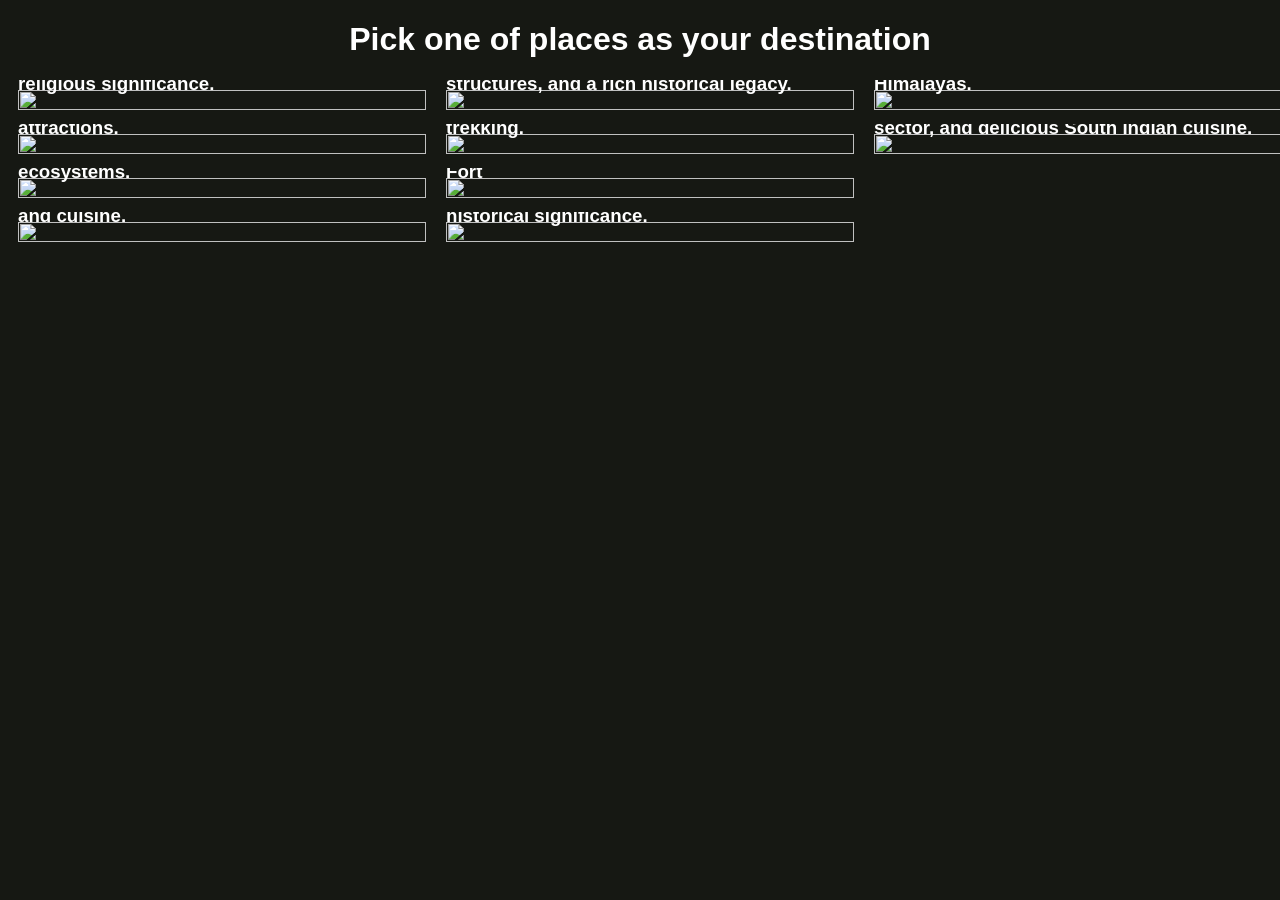
==== tour2.html @ d95a495c "first commit" ====
<!DOCTYPE html>
<html lang="en">
<head>
    <meta charset="UTF-8">
    <meta name="viewport" content="width=device-width, initial-scale=1.0">
    <title>Your destination ahead</title>
    <link rel="stylesheet" href="tours2.css">    
</head>
<body>
    <h1> Pick one of places as your destination </h1>
    <a href="file:///C:/Users/lenovo/Documents/htm/tour3.html">
        <div class="book">
            <div class="books">
                <img src="c:\Users\lenovo\Documents\img\chhota-imambara.jpg"class="book-img" alt="" >
                <h3>Chhota Imambara is a historic monument in Lucknow, India, built in the 19th century, known for its beautiful architecture and religious significance.</h3>
            </div>
            <div class="books">
                <img src="c:\Users\lenovo\Documents\img\Ajmer.avif"class="book-img" alt="" >
                <h3>Ajmer, Rajasthan, is culturally rich with Taragarh Fort, Ana Sagar Lake, Mayo College, and annual Pushkar Camel Fair as notable attractions.</h3>
            </div>
            <div class="books">
                <img src="c:\Users\lenovo\Documents\img\Mawsynram.cms"class="book-img" alt="" >
                <h3>Mawsynram, a village in northeastern India, is known as the wettest place on Earth, receiving an annual rainfall of approximately 467 inches, creating lush green landscapes and unique ecosystems.</h3>
            </div>
            <div class="books">    
                <img src="c:\Users\lenovo\Documents\img\golden temple.webp"class="book-img" alt="" >
                <h3>Amritsar, in India's Punjab state, is renowned for its cultural and spiritual significance. The city is home to the Golden Temple, a Sikh pilgrimage site, and boasts vibrant traditions and cuisine.</h3>
            </div>
            <div class="books">
                <img src="c:\Users\lenovo\Documents\img\Hampi.webp"class="book-img" alt="" >
                <h3>Hampi, located in Karnataka, India, is a UNESCO World Heritage site known for its magnificent ruins of the Vijayanagara Empire, showcasing ancient temples, rock-cut structures, and a rich historical legacy.</h3>
            </div>
            <div class="books">
                <img src="c:\Users\lenovo\Documents\img\Rishikesh-Uttarakhand-India.jpg"class="book-img" alt="" >
                <h3>Rishikesh, nestled in the Himalayan foothills, is a spiritual and adventure hub in India. It's famous for yoga, meditation, the Ganges River, and thrilling activities like rafting and trekking.</h3>
            </div>
            <div class="books">
                <img src="c:\Users\lenovo\Documents\img\things-to-do-in-jaisalmer-12912712-576x1024.jpg"class="book-img" alt="" >
                <h3>Jaisalmer, known as the "Golden City," is a desert town in Rajasthan, India. It's celebrated for its stunning sandstone architecture, desert landscapes, camel safaris, and the Jaisalmer Fort</h3>
            </div>
            <div class="books">
                <img src="c:\Users\lenovo\Documents\img\800px-Greenery_at_Lohagad_Fort _lonavala_20181210205720.jpg"class="book-img" alt="" >
                <h3>Lohagad Fort, in Lonavala, Maharashtra, India, is a historic hill fort with impressive architecture and panoramic views. It's a popular trekking destination and holds historical significance.</h3>
            </div>
            <div class="books">
                <img src="c:\Users\lenovo\Documents\img\6563-1-The-Best-Tourist-Places-To-Visit-In-India.jpg"class="book-img" alt="" >
                <h3>Shimla, the capital of Himachal Pradesh, India, is a charming hill station. It's famous for its colonial-era architecture, cool climate, lush landscapes, and panoramic views of the Himalayas.</h3>
            </div>
            <div class="books">
                <img src="c:\Users\lenovo\Documents\img\CHENNAI-.jpg"class="book-img" alt="" >
                <h3>Chennai, on India's southeastern coast, is a vibrant metropolis. It's known for its rich culture, Marina Beach, historical temples, IT sector, and delicious South Indian cuisine.</h3>
            </div>
        </div>
    </a>
</body>
</html>
---- tours2.css ----
body{
    font-family: 'Poppins', sans-serif;
    background: #161813;
    overflow-x: hidden;
    text-align: center;
    color: white;
}

h1{
    transition: .5s;
}

h1:hover{
    opacity: 0.8;
    transform: scale(1.1);
}

.book{
    width: 100%;
    columns: 3;
    column-gap: 20px;
}

.books{
    width: 100%;
    height: 100%;
    position: relative;
    border-radius: 10px;
    overflow: hidden;
    padding: 10px;
    display: flex;
    align-items: end;
    text-align: left;
}

.books h3{
    position:absolute;
    color: white;
    text-decoration: none;
}

.book-img{
    top: 0;
    left: 0;
    width: 100%;
    height: 100%;
    transition: .5s;
}

.books:hover .book-img{
    opacity: 0.8;
    transform: scale(1.1);
}
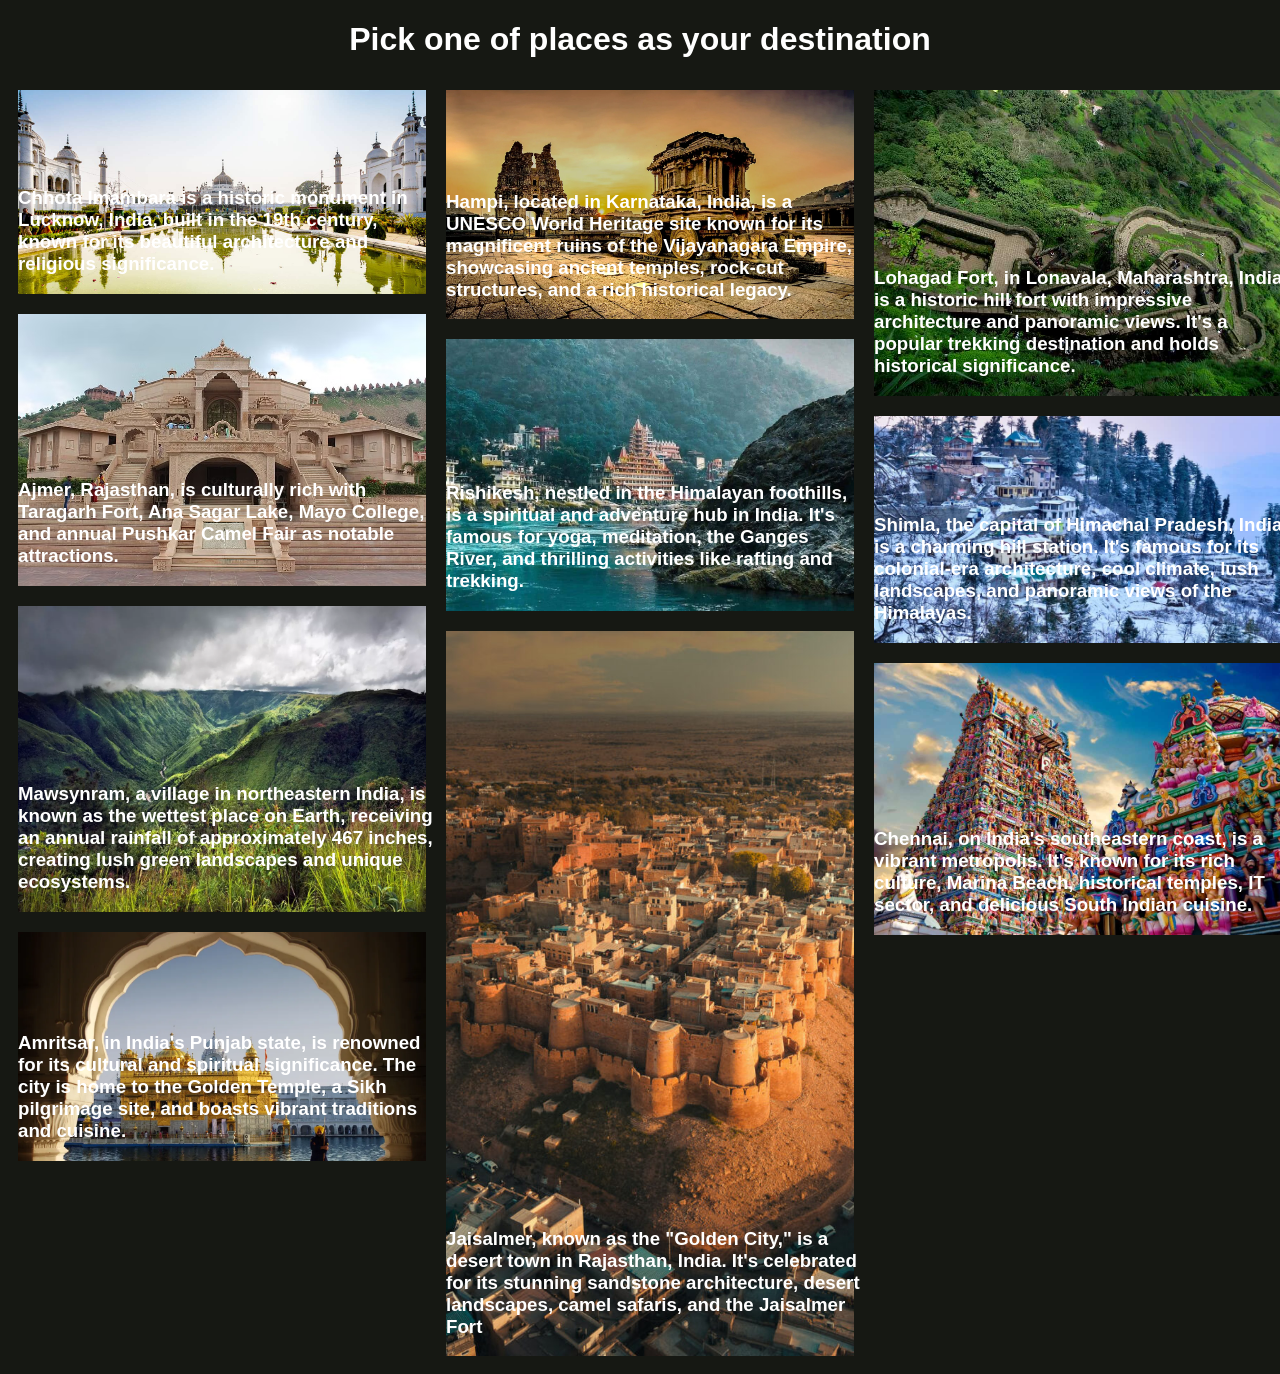
==== commit 21b8a5ec: "done" ====
--- a/tour2.html
+++ b/tour2.html
@@ -8,46 +8,46 @@
 </head>
 <body>
     <h1> Pick one of places as your destination </h1>
-    <a href="file:///C:/Users/lenovo/Documents/htm/tour3.html">
+    <a href="tour3.html">
         <div class="book">
             <div class="books">
-                <img src="c:\Users\lenovo\Documents\img\chhota-imambara.jpg"class="book-img" alt="" >
+                <img src="chhota-imambara.jpg"class="book-img" alt="" >
                 <h3>Chhota Imambara is a historic monument in Lucknow, India, built in the 19th century, known for its beautiful architecture and religious significance.</h3>
             </div>
             <div class="books">
-                <img src="c:\Users\lenovo\Documents\img\Ajmer.avif"class="book-img" alt="" >
+                <img src="Ajmer.avif"class="book-img" alt="" >
                 <h3>Ajmer, Rajasthan, is culturally rich with Taragarh Fort, Ana Sagar Lake, Mayo College, and annual Pushkar Camel Fair as notable attractions.</h3>
             </div>
             <div class="books">
-                <img src="c:\Users\lenovo\Documents\img\Mawsynram.cms"class="book-img" alt="" >
+                <img src="Mawsynram.cms"class="book-img" alt="" >
                 <h3>Mawsynram, a village in northeastern India, is known as the wettest place on Earth, receiving an annual rainfall of approximately 467 inches, creating lush green landscapes and unique ecosystems.</h3>
             </div>
             <div class="books">    
-                <img src="c:\Users\lenovo\Documents\img\golden temple.webp"class="book-img" alt="" >
+                <img src="golden temple.webp"class="book-img" alt="" >
                 <h3>Amritsar, in India's Punjab state, is renowned for its cultural and spiritual significance. The city is home to the Golden Temple, a Sikh pilgrimage site, and boasts vibrant traditions and cuisine.</h3>
             </div>
             <div class="books">
-                <img src="c:\Users\lenovo\Documents\img\Hampi.webp"class="book-img" alt="" >
+                <img src="Hampi.webp"class="book-img" alt="" >
                 <h3>Hampi, located in Karnataka, India, is a UNESCO World Heritage site known for its magnificent ruins of the Vijayanagara Empire, showcasing ancient temples, rock-cut structures, and a rich historical legacy.</h3>
             </div>
             <div class="books">
-                <img src="c:\Users\lenovo\Documents\img\Rishikesh-Uttarakhand-India.jpg"class="book-img" alt="" >
+                <img src="Rishikesh-Uttarakhand-India.jpg"class="book-img" alt="" >
                 <h3>Rishikesh, nestled in the Himalayan foothills, is a spiritual and adventure hub in India. It's famous for yoga, meditation, the Ganges River, and thrilling activities like rafting and trekking.</h3>
             </div>
             <div class="books">
-                <img src="c:\Users\lenovo\Documents\img\things-to-do-in-jaisalmer-12912712-576x1024.jpg"class="book-img" alt="" >
+                <img src="things-to-do-in-jaisalmer-12912712-576x1024.jpg"class="book-img" alt="" >
                 <h3>Jaisalmer, known as the "Golden City," is a desert town in Rajasthan, India. It's celebrated for its stunning sandstone architecture, desert landscapes, camel safaris, and the Jaisalmer Fort</h3>
             </div>
             <div class="books">
-                <img src="c:\Users\lenovo\Documents\img\800px-Greenery_at_Lohagad_Fort _lonavala_20181210205720.jpg"class="book-img" alt="" >
+                <img src="800px-Greenery_at_Lohagad_Fort _lonavala_20181210205720.jpg"class="book-img" alt="" >
                 <h3>Lohagad Fort, in Lonavala, Maharashtra, India, is a historic hill fort with impressive architecture and panoramic views. It's a popular trekking destination and holds historical significance.</h3>
             </div>
             <div class="books">
-                <img src="c:\Users\lenovo\Documents\img\6563-1-The-Best-Tourist-Places-To-Visit-In-India.jpg"class="book-img" alt="" >
+                <img src="6563-1-The-Best-Tourist-Places-To-Visit-In-India.jpg"class="book-img" alt="" >
                 <h3>Shimla, the capital of Himachal Pradesh, India, is a charming hill station. It's famous for its colonial-era architecture, cool climate, lush landscapes, and panoramic views of the Himalayas.</h3>
             </div>
             <div class="books">
-                <img src="c:\Users\lenovo\Documents\img\CHENNAI-.jpg"class="book-img" alt="" >
+                <img src="CHENNAI-.jpg"class="book-img" alt="" >
                 <h3>Chennai, on India's southeastern coast, is a vibrant metropolis. It's known for its rich culture, Marina Beach, historical temples, IT sector, and delicious South Indian cuisine.</h3>
             </div>
         </div>
